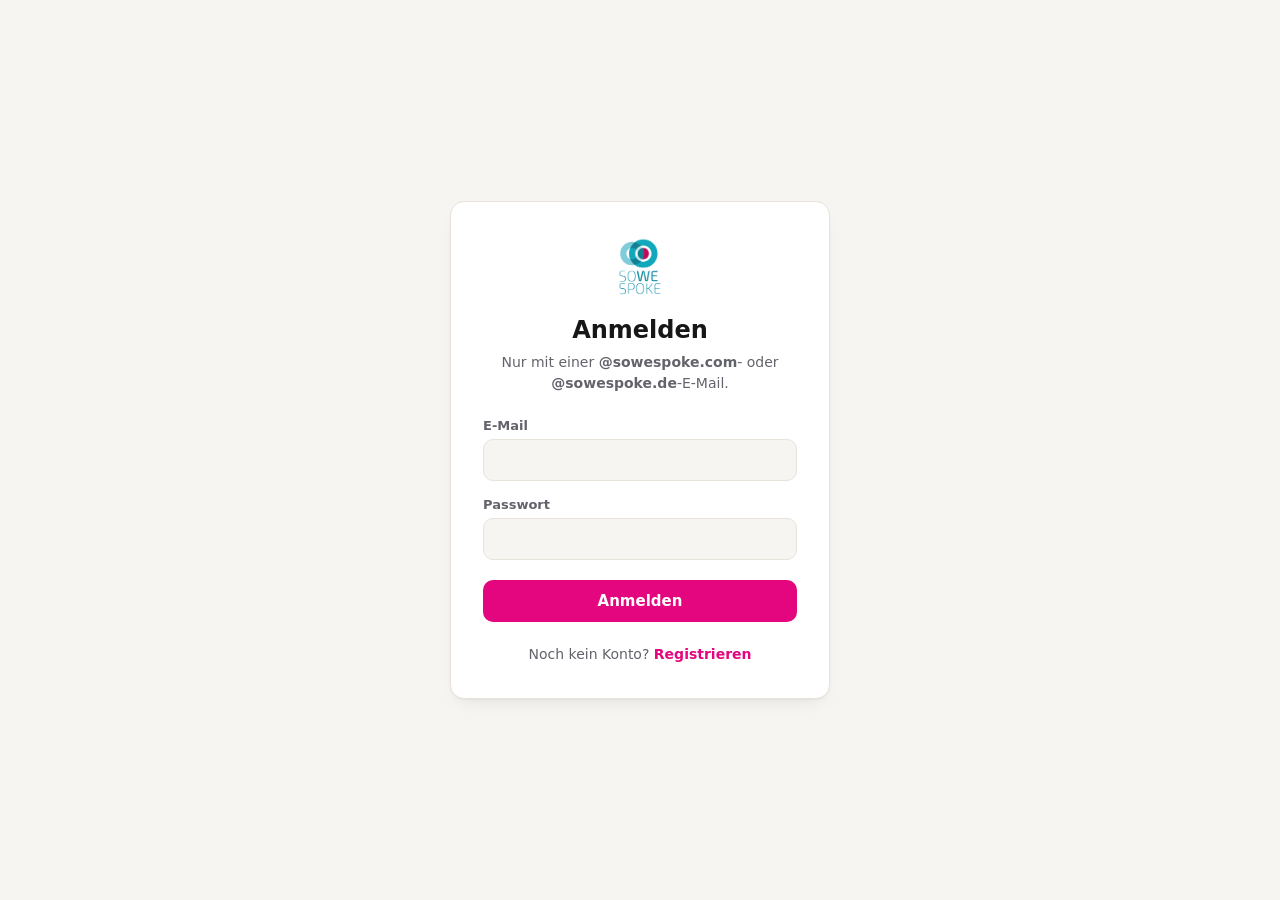
==== login.html @ 1fed9457 "Login mit E-Mail+Passwort statt Cloudflare Access Zugriff auf die gesamte Seite (inkl. /api/*) ist j" ====
<!doctype html>
<html lang="de">
<head>
<meta charset="utf-8" />
<meta name="viewport" content="width=device-width, initial-scale=1" />
<title>Anmelden — Sowespoke</title>
<meta name="robots" content="noindex, nofollow" />
<link rel="icon" type="image/png" href="assets/brand/logo-sowespoke-vertical (1).png" />
<link rel="stylesheet" href="assets/fonts/fonts.css" />
<link rel="stylesheet" href="auth.css" />
</head>
<body class="auth-body">
<main class="auth-card">
  <img class="auth-card__logo" src="assets/brand/logo-sowespoke-vertical (1).png" alt="Sowespoke" />
  <h1>Anmelden</h1>
  <p class="auth-card__hint">Nur mit einer <strong>@sowespoke.com</strong>- oder <strong>@sowespoke.de</strong>-E-Mail.</p>
  <form id="login-form" class="auth-form" novalidate>
    <label>
      E-Mail
      <input type="email" name="email" autocomplete="username" required />
    </label>
    <label>
      Passwort
      <input type="password" name="password" autocomplete="current-password" required minlength="8" />
    </label>
    <p id="login-error" class="auth-error" role="alert" hidden></p>
    <button type="submit">Anmelden</button>
  </form>
  <p class="auth-card__switch">Noch kein Konto? <a href="register.html">Registrieren</a></p>
</main>
<script src="auth.js"></script>
</body>
</html>
---- assets/fonts/fonts.css ----
@font-face {
  font-family: "Inter";
  font-style: normal;
  font-weight: 100 900;
  font-display: swap;
  src: url("Inter-Variable.woff2") format("woff2");
}

@font-face {
  font-family: "Baloo 2";
  font-style: normal;
  font-weight: 400 800;
  font-display: swap;
  src: url("Baloo2-Variable.woff2") format("woff2");
}
---- auth.css ----
/* Eigenständiges, schlankes Stylesheet für login.html / register.html —
   bewusst getrennt von styles.css, damit beide Seiten öffentlich (ohne
   Login) ausgeliefert werden können, ohne das ganze App-CSS freizugeben. */

:root {
  --ink: #171717;
  --ink-soft: #63636b;
  --paper: #f7f5f1;
  --paper-raised: #ffffff;
  --line: #e7e3db;
  --accent: #e4067e;
  --accent-tint: #fde6f1;
  --on-accent: #ffffff;
  --font-display: "Baloo 2", "Segoe UI", system-ui, sans-serif;
  --font-body: "Inter", "Segoe UI", system-ui, sans-serif;
  --radius: 14px;
  --radius-sm: 10px;
  --shadow: 0 1px 2px rgba(23, 23, 23, 0.04), 0 8px 20px -10px rgba(23, 23, 23, 0.12);
}

* { box-sizing: border-box; }

body.auth-body {
  margin: 0;
  min-height: 100vh;
  display: flex;
  align-items: center;
  justify-content: center;
  background: var(--paper);
  color: var(--ink);
  font-family: var(--font-body);
  font-size: 16px;
  padding: 1.5rem;
  -webkit-font-smoothing: antialiased;
}

.auth-card {
  width: 100%;
  max-width: 380px;
  background: var(--paper-raised);
  border: 1px solid var(--line);
  border-radius: var(--radius);
  box-shadow: var(--shadow);
  padding: 2.25rem 2rem;
}

.auth-card__logo {
  width: 44px;
  height: auto;
  margin: 0 auto 1.25rem;
  display: block;
}

.auth-card h1 {
  font-family: var(--font-display);
  font-size: 1.5rem;
  margin: 0 0 0.5rem;
  text-align: center;
}

.auth-card__hint {
  font-size: 0.875rem;
  color: var(--ink-soft);
  text-align: center;
  margin: 0 0 1.5rem;
  line-height: 1.5;
}

.auth-form { display: flex; flex-direction: column; gap: 1rem; }

.auth-form label {
  display: flex;
  flex-direction: column;
  gap: 0.375rem;
  font-size: 0.8125rem;
  font-weight: 600;
  color: var(--ink-soft);
}

.auth-form input {
  font: inherit;
  font-size: 1rem;
  padding: 0.65rem 0.75rem;
  border: 1px solid var(--line);
  border-radius: var(--radius-sm);
  background: var(--paper);
  color: var(--ink);
}

.auth-form input:focus-visible {
  outline: 3px solid var(--accent);
  outline-offset: 1px;
  border-color: var(--accent);
}

.auth-form button {
  margin-top: 0.25rem;
  padding: 0.75rem 1rem;
  border-radius: var(--radius-sm);
  background: var(--accent);
  color: var(--on-accent);
  font-weight: 700;
  font-size: 0.9375rem;
  font-family: inherit;
  border: none;
  cursor: pointer;
}

.auth-form button:disabled { opacity: 0.6; cursor: default; }
.auth-form button:hover:not(:disabled) { filter: brightness(1.05); }

.auth-error {
  background: var(--accent-tint);
  color: #a5341a;
  border-radius: var(--radius-sm);
  padding: 0.6rem 0.75rem;
  font-size: 0.85rem;
  margin: 0;
}

.auth-card__switch {
  text-align: center;
  font-size: 0.875rem;
  color: var(--ink-soft);
  margin: 1.5rem 0 0;
}

.auth-card__switch a { color: var(--accent); font-weight: 600; text-decoration: none; }
.auth-card__switch a:hover { text-decoration: underline; }
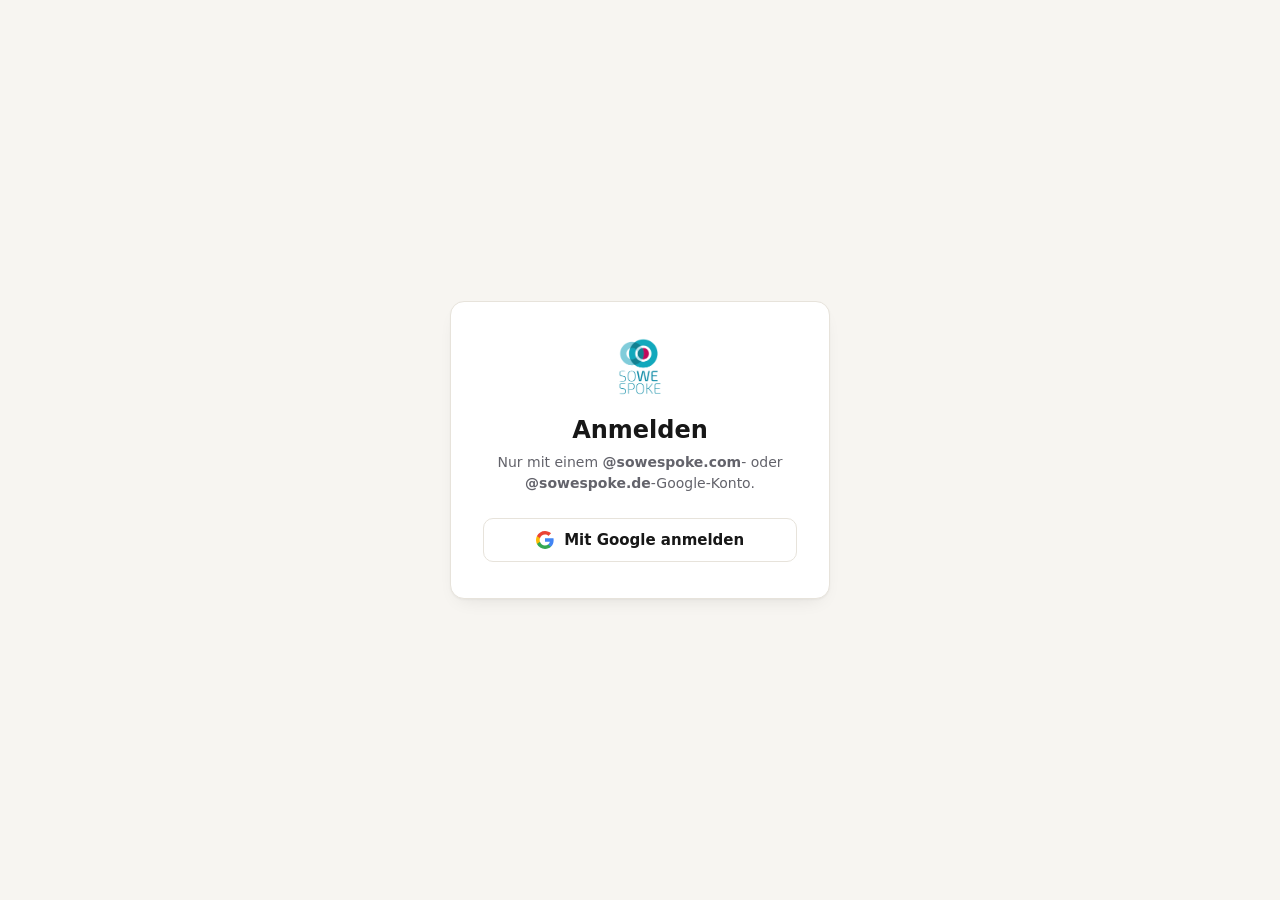
==== commit d06d96d9: "Login auf Google OAuth umstellen statt E-Mail+Passwort Ersetzt Registrierung/Passwort-Login durch "M" ====
--- a/login.html
+++ b/login.html
@@ -13,20 +13,17 @@
 <main class="auth-card">
   <img class="auth-card__logo" src="assets/brand/logo-sowespoke-vertical (1).png" alt="Sowespoke" />
   <h1>Anmelden</h1>
-  <p class="auth-card__hint">Nur mit einer <strong>@sowespoke.com</strong>- oder <strong>@sowespoke.de</strong>-E-Mail.</p>
-  <form id="login-form" class="auth-form" novalidate>
-    <label>
-      E-Mail
-      <input type="email" name="email" autocomplete="username" required />
-    </label>
-    <label>
-      Passwort
-      <input type="password" name="password" autocomplete="current-password" required minlength="8" />
-    </label>
-    <p id="login-error" class="auth-error" role="alert" hidden></p>
-    <button type="submit">Anmelden</button>
-  </form>
-  <p class="auth-card__switch">Noch kein Konto? <a href="register.html">Registrieren</a></p>
+  <p class="auth-card__hint">Nur mit einem <strong>@sowespoke.com</strong>- oder <strong>@sowespoke.de</strong>-Google-Konto.</p>
+  <p id="auth-error" class="auth-error" role="alert" hidden></p>
+  <a id="google-btn" class="auth-google-btn" href="/api/auth/google/start">
+    <svg class="auth-google-btn__icon" viewBox="0 0 18 18" aria-hidden="true">
+      <path fill="#4285F4" d="M17.64 9.2c0-.637-.057-1.251-.164-1.84H9v3.481h4.844c-.209 1.125-.843 2.078-1.796 2.717v2.259h2.908c1.702-1.567 2.684-3.874 2.684-6.617z" />
+      <path fill="#34A853" d="M9 18c2.43 0 4.467-.806 5.956-2.18l-2.908-2.259c-.806.54-1.837.86-3.048.86-2.344 0-4.328-1.584-5.036-3.711H.957v2.332C2.438 15.983 5.482 18 9 18z" />
+      <path fill="#FBBC05" d="M3.964 10.71c-.18-.54-.282-1.117-.282-1.71s.102-1.17.282-1.71V4.958H.957C.347 6.173 0 7.548 0 9s.348 2.827.957 4.042l3.007-2.332z" />
+      <path fill="#EA4335" d="M9 3.58c1.321 0 2.508.454 3.44 1.345l2.582-2.58C13.463.891 11.426 0 9 0 5.482 0 2.438 2.017.957 4.958L3.964 7.29C4.672 5.163 6.656 3.58 9 3.58z" />
+    </svg>
+    Mit Google anmelden
+  </a>
 </main>
 <script src="auth.js"></script>
 </body>
--- a/auth.css
+++ b/auth.css
@@ -1,6 +1,6 @@
-/* Eigenständiges, schlankes Stylesheet für login.html / register.html —
-   bewusst getrennt von styles.css, damit beide Seiten öffentlich (ohne
-   Login) ausgeliefert werden können, ohne das ganze App-CSS freizugeben. */
+/* Eigenständiges, schlankes Stylesheet für login.html — bewusst getrennt
+   von styles.css, damit die Login-Seite öffentlich (ohne Login) ausgeliefert
+   werden kann, ohne das ganze App-CSS freizugeben. */
 
 :root {
   --ink: #171717;
@@ -66,64 +66,37 @@
   line-height: 1.5;
 }
 
-.auth-form { display: flex; flex-direction: column; gap: 1rem; }
-
-.auth-form label {
-  display: flex;
-  flex-direction: column;
-  gap: 0.375rem;
-  font-size: 0.8125rem;
-  font-weight: 600;
-  color: var(--ink-soft);
-}
-
-.auth-form input {
-  font: inherit;
-  font-size: 1rem;
-  padding: 0.65rem 0.75rem;
-  border: 1px solid var(--line);
-  border-radius: var(--radius-sm);
-  background: var(--paper);
-  color: var(--ink);
-}
-
-.auth-form input:focus-visible {
-  outline: 3px solid var(--accent);
-  outline-offset: 1px;
-  border-color: var(--accent);
-}
-
-.auth-form button {
-  margin-top: 0.25rem;
-  padding: 0.75rem 1rem;
-  border-radius: var(--radius-sm);
-  background: var(--accent);
-  color: var(--on-accent);
-  font-weight: 700;
-  font-size: 0.9375rem;
-  font-family: inherit;
-  border: none;
-  cursor: pointer;
-}
-
-.auth-form button:disabled { opacity: 0.6; cursor: default; }
-.auth-form button:hover:not(:disabled) { filter: brightness(1.05); }
-
 .auth-error {
   background: var(--accent-tint);
   color: #a5341a;
   border-radius: var(--radius-sm);
   padding: 0.6rem 0.75rem;
   font-size: 0.85rem;
-  margin: 0;
+  margin: 0 0 1rem;
 }
 
-.auth-card__switch {
-  text-align: center;
-  font-size: 0.875rem;
-  color: var(--ink-soft);
-  margin: 1.5rem 0 0;
+.auth-google-btn {
+  display: flex;
+  align-items: center;
+  justify-content: center;
+  gap: 0.65rem;
+  width: 100%;
+  padding: 0.75rem 1rem;
+  border: 1px solid var(--line);
+  border-radius: var(--radius-sm);
+  background: var(--paper-raised);
+  color: var(--ink);
+  font-weight: 600;
+  font-size: 0.9375rem;
+  font-family: inherit;
+  text-decoration: none;
 }
 
-.auth-card__switch a { color: var(--accent); font-weight: 600; text-decoration: none; }
-.auth-card__switch a:hover { text-decoration: underline; }
+.auth-google-btn:hover { background: var(--paper); }
+
+.auth-google-btn:focus-visible {
+  outline: 3px solid var(--accent);
+  outline-offset: 1px;
+}
+
+.auth-google-btn__icon { width: 18px; height: 18px; flex: none; }
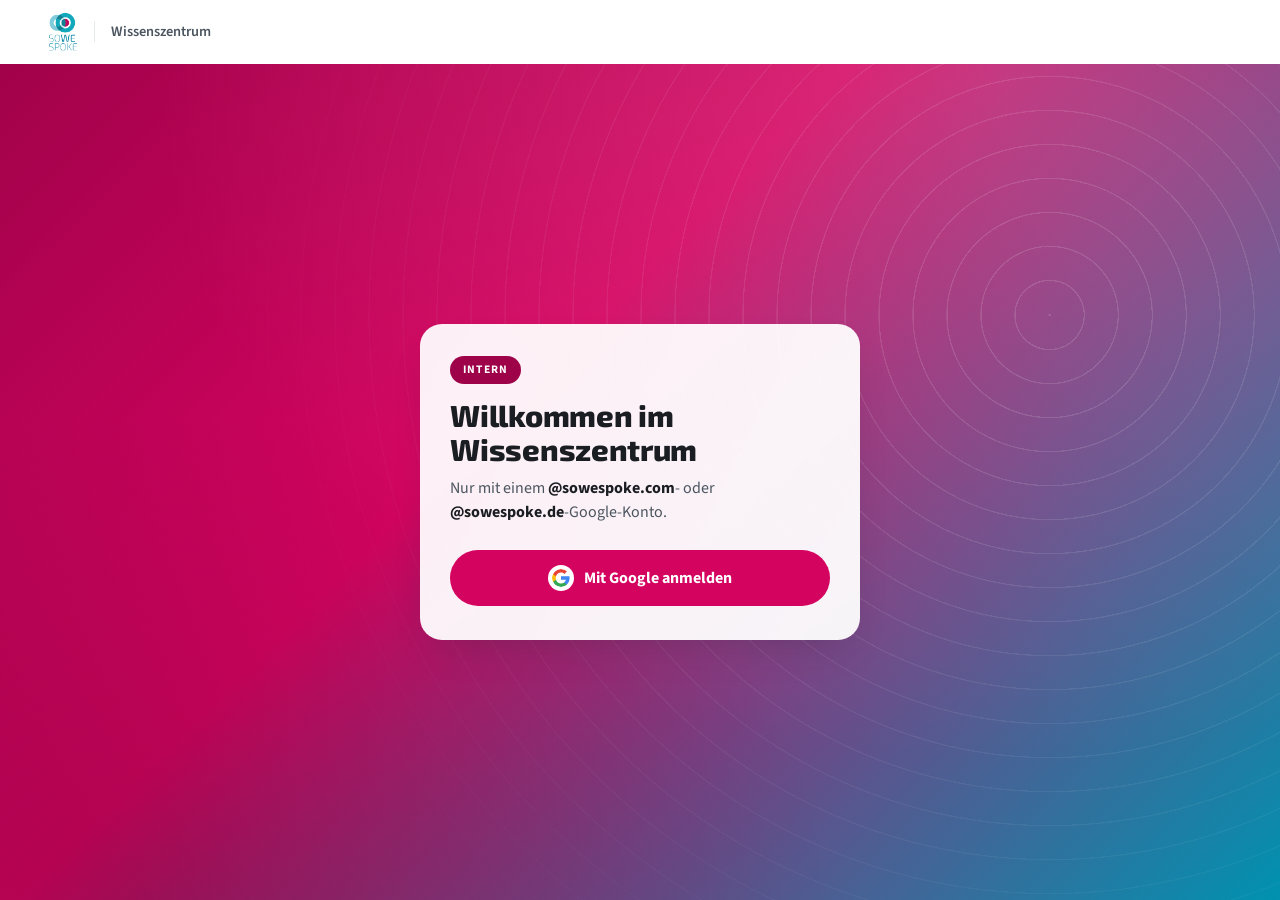
==== commit ee391cd0: "Design: Umstellung auf SWS-2.0-Markenstil (Comic-Look abgeloest) Werte aus den CSS-Variablen der SWS" ====
--- a/login.html
+++ b/login.html
@@ -10,9 +10,13 @@
 <link rel="stylesheet" href="auth.css" />
 </head>
 <body class="auth-body">
+<header class="auth-bar">
+  <img class="auth-bar__logo" src="assets/brand/logo-sowespoke-vertical (1).png" alt="Sowespoke" />
+  <span class="auth-bar__title">Wissenszentrum</span>
+</header>
 <main class="auth-card">
-  <img class="auth-card__logo" src="assets/brand/logo-sowespoke-vertical (1).png" alt="Sowespoke" />
-  <h1>Anmelden</h1>
+  <span class="auth-card__tag">Intern</span>
+  <h1>Willkommen im Wissenszentrum</h1>
   <p class="auth-card__hint">Nur mit einem <strong>@sowespoke.com</strong>- oder <strong>@sowespoke.de</strong>-Google-Konto.</p>
   <p id="auth-error" class="auth-error" role="alert" hidden></p>
   <a id="google-btn" class="auth-google-btn" href="/api/auth/google/start">
--- a/assets/fonts/fonts.css
+++ b/assets/fonts/fonts.css
@@ -1,15 +1,15 @@
 @font-face {
-  font-family: "Inter";
+  font-family: "Source Sans 3";
+  font-style: normal;
+  font-weight: 200 900;
+  font-display: swap;
+  src: url("SourceSans3-Variable.woff2") format("woff2");
+}
+
+@font-face {
+  font-family: "Exo 2";
   font-style: normal;
   font-weight: 100 900;
   font-display: swap;
-  src: url("Inter-Variable.woff2") format("woff2");
+  src: url("Exo2-Variable.woff2") format("woff2");
 }
-
-@font-face {
-  font-family: "Baloo 2";
-  font-style: normal;
-  font-weight: 400 800;
-  font-display: swap;
-  src: url("Baloo2-Variable.woff2") format("woff2");
-}
--- a/auth.css
+++ b/auth.css
@@ -1,21 +1,28 @@
 /* Eigenständiges, schlankes Stylesheet für login.html — bewusst getrennt
    von styles.css, damit die Login-Seite öffentlich (ohne Login) ausgeliefert
-   werden kann, ohne das ganze App-CSS freizugeben. */
+   werden kann, ohne das ganze App-CSS freizugeben. Deshalb eigene Farbwerte
+   statt tokens.css.
+
+   SWS 2.0 (2026-10-06): gestaltet nach der Login-Seite der SWS-Plattform
+   (partners.sws-alliance.com/login) — weiße Kopfleiste, Magenta→Petrol-
+   Verlauf mit konzentrischen Ringen, helle Karte mit Pillen-Tag, Exo 2
+   ExtraBold + Source Sans 3. Werte = SWS-Variablen (--magenta, --petrol …). */
 
 :root {
-  --ink: #171717;
-  --ink-soft: #63636b;
-  --paper: #f7f5f1;
-  --paper-raised: #ffffff;
-  --line: #e7e3db;
-  --accent: #e4067e;
-  --accent-tint: #fde6f1;
-  --on-accent: #ffffff;
-  --font-display: "Baloo 2", "Segoe UI", system-ui, sans-serif;
-  --font-body: "Inter", "Segoe UI", system-ui, sans-serif;
-  --radius: 14px;
-  --radius-sm: 10px;
-  --shadow: 0 1px 2px rgba(23, 23, 23, 0.04), 0 8px 20px -10px rgba(23, 23, 23, 0.12);
+  --magenta: #d40360;
+  --magenta-dark: #9e0249;
+  --petrol: #0092b0;
+  --petrol-dark: #00697f;
+  --ink: #1a1e22;
+  --ink-soft: #4b5560;
+  --line: #e3eaec;
+  --paper: #ffffff;
+  --mist: #f4f8f9;
+  --font-display: "Exo 2", "Segoe UI", system-ui, sans-serif;
+  --font-body: "Source Sans 3", "Segoe UI", system-ui, sans-serif;
+  --radius-lg: 22px;
+  --radius-field: 10px;
+  --shadow: 0 18px 40px -18px rgba(15, 40, 50, 0.28);
 }
 
 * { box-sizing: border-box; }
@@ -23,55 +30,96 @@
 body.auth-body {
   margin: 0;
   min-height: 100vh;
+  min-height: 100dvh;
   display: flex;
-  align-items: center;
-  justify-content: center;
-  background: var(--paper);
+  flex-direction: column;
   color: var(--ink);
   font-family: var(--font-body);
   font-size: 16px;
-  padding: 1.5rem;
   -webkit-font-smoothing: antialiased;
+  background-color: var(--magenta);
+  background-image:
+    radial-gradient(120% 140% at 78% 8%, rgba(255, 255, 255, 0.16), transparent 55%),
+    radial-gradient(90% 90% at 12% 100%, rgba(0, 0, 0, 0.18), transparent 60%),
+    linear-gradient(135deg, var(--magenta-dark) 0%, var(--magenta) 42%, var(--petrol) 100%);
+}
+
+/* Konzentrische Ringe wie im SWS-Login, Zentrum rechts oben */
+body.auth-body::before {
+  content: "";
+  position: fixed;
+  inset: 0;
+  pointer-events: none;
+  background: repeating-radial-gradient(circle at 82% 35%, rgba(255, 255, 255, 0.14) 0 1px, transparent 1.5px 34px);
+  mask-image: radial-gradient(circle at 82% 35%, black 0%, transparent 70%);
+  -webkit-mask-image: radial-gradient(circle at 82% 35%, black 0%, transparent 70%);
+}
+
+.auth-bar {
+  position: relative;
+  display: flex;
+  align-items: center;
+  gap: 1rem;
+  padding: 0.75rem clamp(1rem, 4vw, 3rem);
+  background: var(--paper);
+}
+.auth-bar__logo { width: 30px; height: auto; }
+.auth-bar__title {
+  padding-left: 1rem;
+  border-left: 1px solid var(--line);
+  font-weight: 600;
+  font-size: 0.9rem;
+  color: var(--ink-soft);
 }
 
 .auth-card {
-  width: 100%;
-  max-width: 380px;
-  background: var(--paper-raised);
-  border: 1px solid var(--line);
-  border-radius: var(--radius);
+  position: relative;
+  width: calc(100% - 2rem);
+  max-width: 440px;
+  margin: auto;
+  background: rgba(255, 255, 255, 0.94);
+  border-radius: var(--radius-lg);
   box-shadow: var(--shadow);
-  padding: 2.25rem 2rem;
+  padding: 2rem 1.9rem 2.1rem;
 }
 
-.auth-card__logo {
-  width: 44px;
-  height: auto;
-  margin: 0 auto 1.25rem;
-  display: block;
+.auth-card__tag {
+  display: inline-block;
+  padding: 0.35rem 0.8rem;
+  border-radius: 999px;
+  background: var(--magenta-dark);
+  color: #fff;
+  font-size: 0.72rem;
+  font-weight: 700;
+  letter-spacing: 0.1em;
+  text-transform: uppercase;
 }
 
 .auth-card h1 {
   font-family: var(--font-display);
-  font-size: 1.5rem;
-  margin: 0 0 0.5rem;
-  text-align: center;
+  font-weight: 800;
+  font-size: clamp(1.6rem, 1.3rem + 1vw, 1.9rem);
+  line-height: 1.12;
+  letter-spacing: -0.01em;
+  margin: 0.9rem 0 0.6rem;
+  text-wrap: balance;
 }
 
 .auth-card__hint {
-  font-size: 0.875rem;
+  font-size: 1rem;
   color: var(--ink-soft);
-  text-align: center;
-  margin: 0 0 1.5rem;
+  margin: 0 0 1.6rem;
   line-height: 1.5;
 }
+.auth-card__hint strong { color: var(--ink); }
 
 .auth-error {
-  background: var(--accent-tint);
-  color: #a5341a;
-  border-radius: var(--radius-sm);
+  background: #fdecef;
+  border: 1px solid #f3bdc9;
+  color: #8f1236;
+  border-radius: var(--radius-field);
   padding: 0.6rem 0.75rem;
-  font-size: 0.85rem;
+  font-size: 0.9rem;
   margin: 0 0 1rem;
 }
 
@@ -81,22 +129,27 @@
   justify-content: center;
   gap: 0.65rem;
   width: 100%;
-  padding: 0.75rem 1rem;
-  border: 1px solid var(--line);
-  border-radius: var(--radius-sm);
-  background: var(--paper-raised);
-  color: var(--ink);
-  font-weight: 600;
-  font-size: 0.9375rem;
+  padding: 0.95rem 1rem;
+  border: 0;
+  border-radius: 999px;
+  background: var(--magenta);
+  color: #fff;
+  font-weight: 700;
+  font-size: 1rem;
   font-family: inherit;
   text-decoration: none;
+  transition: background-color 150ms ease, transform 150ms ease;
 }
+.auth-google-btn:hover { background: var(--magenta-dark); }
+.auth-google-btn:active { transform: translateY(1px); }
+.auth-google-btn:focus-visible { outline: 3px solid var(--petrol); outline-offset: 2px; }
 
-.auth-google-btn:hover { background: var(--paper); }
-
-.auth-google-btn:focus-visible {
-  outline: 3px solid var(--accent);
-  outline-offset: 1px;
+/* Google-"G" braucht laut Markenrichtlinie einen weißen Grund */
+.auth-google-btn__icon {
+  width: 26px;
+  height: 26px;
+  padding: 4px;
+  flex: none;
+  background: #fff;
+  border-radius: 50%;
 }
-
-.auth-google-btn__icon { width: 18px; height: 18px; flex: none; }
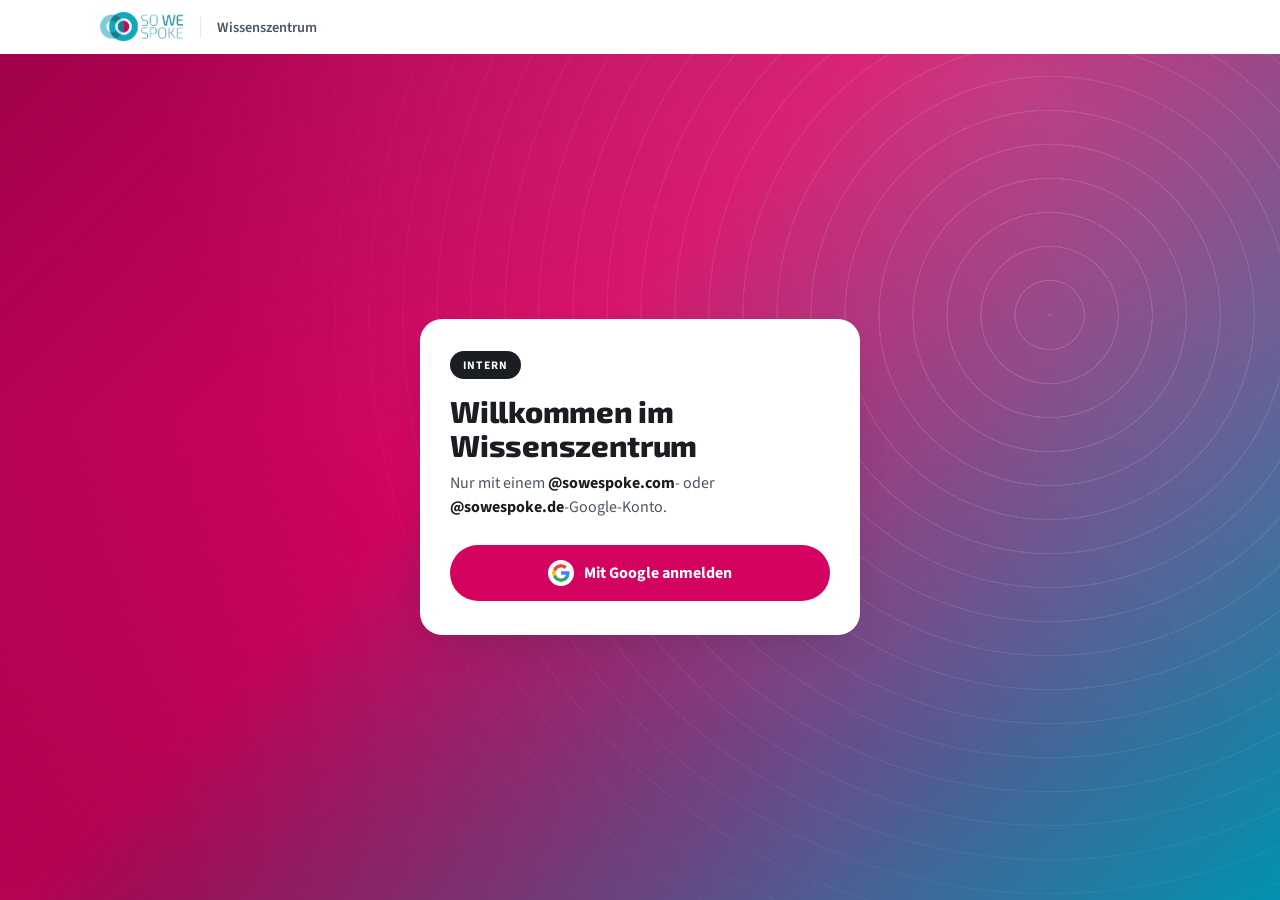
==== commit 1c631454: "Design: SWS-Buehne oben, weisse Kopfleiste, Login wie SWS-Referenz; SWS-2.0-Deck katalogisiert Nutze" ====
--- a/login.html
+++ b/login.html
@@ -11,7 +11,7 @@
 </head>
 <body class="auth-body">
 <header class="auth-bar">
-  <img class="auth-bar__logo" src="assets/brand/logo-sowespoke-vertical (1).png" alt="Sowespoke" />
+  <img class="auth-bar__logo" src="assets/brand/logo-sowespoke-logo horizontal kleiner.png" alt="Sowespoke" />
   <span class="auth-bar__title">Wissenszentrum</span>
 </header>
 <main class="auth-card">
--- a/auth.css
+++ b/auth.css
@@ -60,10 +60,11 @@
   display: flex;
   align-items: center;
   gap: 1rem;
-  padding: 0.75rem clamp(1rem, 4vw, 3rem);
+  /* Inhalt auf 1080px zentriert wie die SWS-Kopfleiste (--container) */
+  padding: 0.75rem max(1rem, calc((100% - 1080px) / 2));
   background: var(--paper);
 }
-.auth-bar__logo { width: 30px; height: auto; }
+.auth-bar__logo { height: 30px; width: auto; }
 .auth-bar__title {
   padding-left: 1rem;
   border-left: 1px solid var(--line);
@@ -77,7 +78,7 @@
   width: calc(100% - 2rem);
   max-width: 440px;
   margin: auto;
-  background: rgba(255, 255, 255, 0.94);
+  background: var(--paper);
   border-radius: var(--radius-lg);
   box-shadow: var(--shadow);
   padding: 2rem 1.9rem 2.1rem;
@@ -87,7 +88,7 @@
   display: inline-block;
   padding: 0.35rem 0.8rem;
   border-radius: 999px;
-  background: var(--magenta-dark);
+  background: var(--ink);
   color: #fff;
   font-size: 0.72rem;
   font-weight: 700;
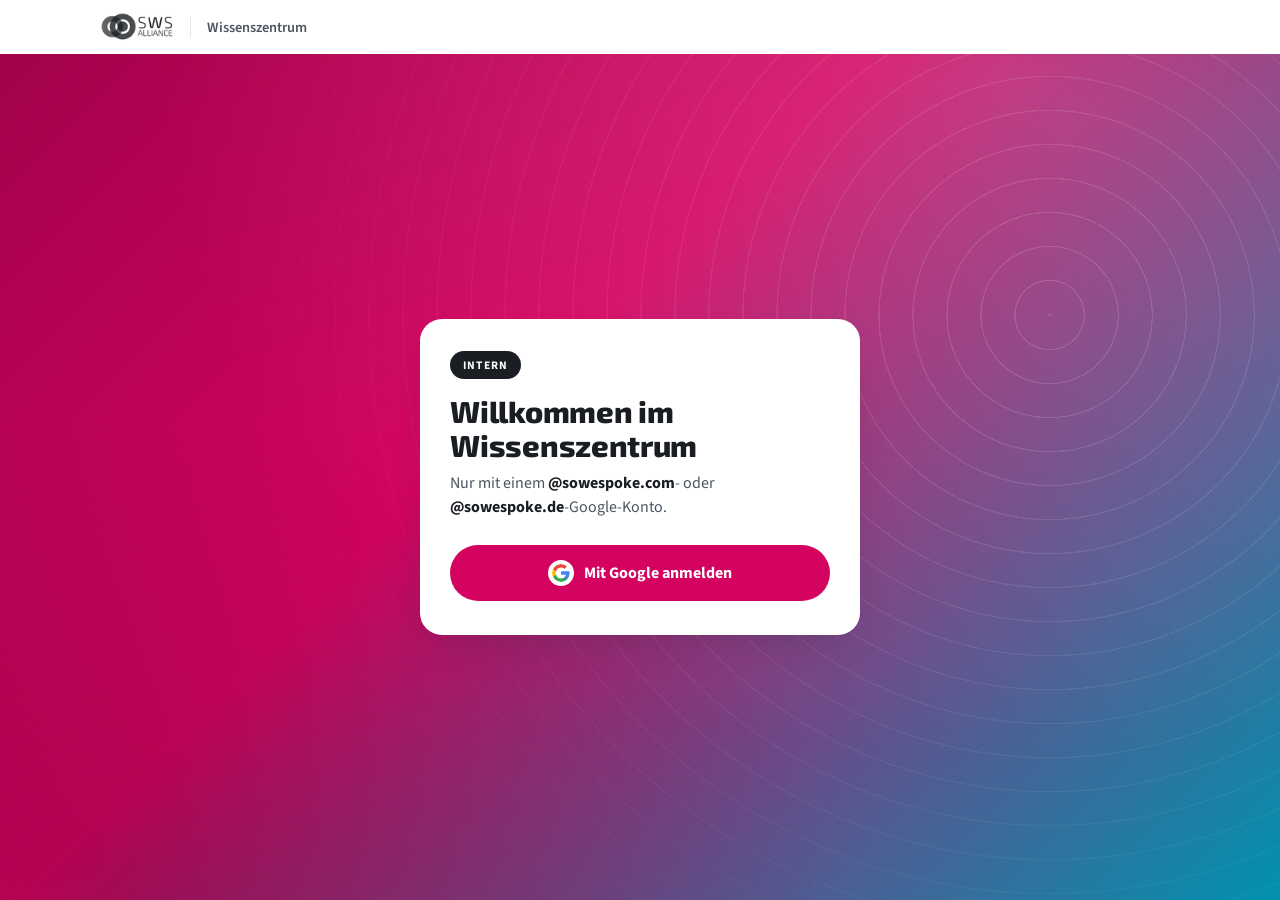
==== commit b688dee3: "SWS-Stil Runde 5: Menue unter dem Band, Benefits-Karten, Termine als Countdown-Reihe, schwarzes SWS-" ====
--- a/login.html
+++ b/login.html
@@ -11,7 +11,7 @@
 </head>
 <body class="auth-body">
 <header class="auth-bar">
-  <img class="auth-bar__logo" src="assets/brand/logo-sowespoke-logo horizontal kleiner.png" alt="Sowespoke" />
+  <img class="auth-bar__logo" src="assets/brand/logo-sws-black.png" alt="SWS Alliance" />
   <span class="auth-bar__title">Wissenszentrum</span>
 </header>
 <main class="auth-card">
--- a/auth.css
+++ b/auth.css
@@ -64,7 +64,7 @@
   padding: 0.75rem max(1rem, calc((100% - 1080px) / 2));
   background: var(--paper);
 }
-.auth-bar__logo { height: 30px; width: auto; }
+.auth-bar__logo { height: 30px; width: auto; } /* schwarzes SWS-Logo (2026-10-06) */
 .auth-bar__title {
   padding-left: 1rem;
   border-left: 1px solid var(--line);
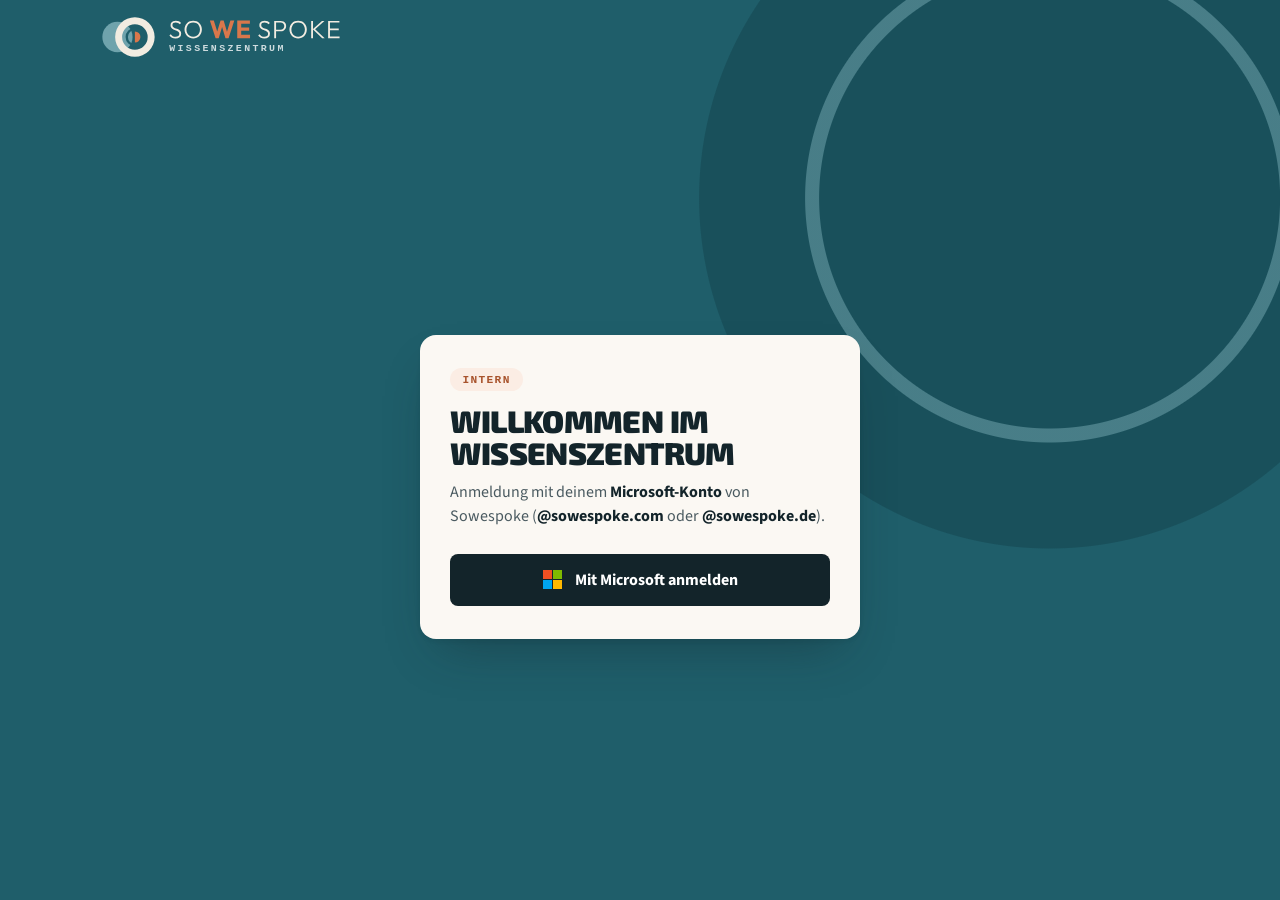
==== commit 60610471: "Login nur noch mit Microsoft (Entra ID) statt Google, neues Favicon - functions/_lib/microsoft.js + " ====
--- a/login.html
+++ b/login.html
@@ -5,30 +5,34 @@
 <meta name="viewport" content="width=device-width, initial-scale=1" />
 <title>Anmelden — Sowespoke</title>
 <meta name="robots" content="noindex, nofollow" />
-<link rel="icon" type="image/png" href="assets/brand/logo-sowespoke-vertical (1).png" />
+<link rel="icon" type="image/svg+xml" href="assets/brand/favicon.svg" />
+<link rel="apple-touch-icon" href="assets/brand/apple-touch-icon.png" />
 <link rel="stylesheet" href="assets/fonts/fonts.css" />
-<link rel="stylesheet" href="auth.css" />
+<link rel="stylesheet" href="auth.css?v=20261105-3" />
 </head>
 <body class="auth-body">
 <header class="auth-bar">
-  <img class="auth-bar__logo" src="assets/brand/logo-sws-black.png" alt="SWS Alliance" />
-  <span class="auth-bar__title">Wissenszentrum</span>
+  <img class="auth-bar__mark" src="assets/brand/sowespoke-zeichen.svg" alt="" />
+  <span class="auth-bar__wordmark">
+    <img class="auth-bar__logo" src="assets/brand/sowespoke-schriftzug.svg" alt="So We Spoke" />
+    <span class="auth-bar__title">Wissenszentrum</span>
+  </span>
 </header>
 <main class="auth-card">
   <span class="auth-card__tag">Intern</span>
   <h1>Willkommen im Wissenszentrum</h1>
-  <p class="auth-card__hint">Nur mit einem <strong>@sowespoke.com</strong>- oder <strong>@sowespoke.de</strong>-Google-Konto.</p>
+  <p class="auth-card__hint">Anmeldung mit deinem <strong>Microsoft-Konto</strong> von Sowespoke (<strong>@sowespoke.com</strong> oder <strong>@sowespoke.de</strong>).</p>
   <p id="auth-error" class="auth-error" role="alert" hidden></p>
-  <a id="google-btn" class="auth-google-btn" href="/api/auth/google/start">
-    <svg class="auth-google-btn__icon" viewBox="0 0 18 18" aria-hidden="true">
-      <path fill="#4285F4" d="M17.64 9.2c0-.637-.057-1.251-.164-1.84H9v3.481h4.844c-.209 1.125-.843 2.078-1.796 2.717v2.259h2.908c1.702-1.567 2.684-3.874 2.684-6.617z" />
-      <path fill="#34A853" d="M9 18c2.43 0 4.467-.806 5.956-2.18l-2.908-2.259c-.806.54-1.837.86-3.048.86-2.344 0-4.328-1.584-5.036-3.711H.957v2.332C2.438 15.983 5.482 18 9 18z" />
-      <path fill="#FBBC05" d="M3.964 10.71c-.18-.54-.282-1.117-.282-1.71s.102-1.17.282-1.71V4.958H.957C.347 6.173 0 7.548 0 9s.348 2.827.957 4.042l3.007-2.332z" />
-      <path fill="#EA4335" d="M9 3.58c1.321 0 2.508.454 3.44 1.345l2.582-2.58C13.463.891 11.426 0 9 0 5.482 0 2.438 2.017.957 4.958L3.964 7.29C4.672 5.163 6.656 3.58 9 3.58z" />
+  <a id="login-btn" class="auth-ms-btn" href="/api/auth/microsoft/start">
+    <svg class="auth-ms-btn__icon" viewBox="0 0 21 21" aria-hidden="true">
+      <rect x="1" y="1" width="9" height="9" fill="#F25022" />
+      <rect x="11" y="1" width="9" height="9" fill="#7FBA00" />
+      <rect x="1" y="11" width="9" height="9" fill="#00A4EF" />
+      <rect x="11" y="11" width="9" height="9" fill="#FFB900" />
     </svg>
-    Mit Google anmelden
+    Mit Microsoft anmelden
   </a>
 </main>
-<script src="auth.js"></script>
+<script src="auth.js?v=20261105-3"></script>
 </body>
 </html>
--- a/auth.css
+++ b/auth.css
@@ -3,26 +3,26 @@
    werden kann, ohne das ganze App-CSS freizugeben. Deshalb eigene Farbwerte
    statt tokens.css.
 
-   SWS 2.0 (2026-10-06): gestaltet nach der Login-Seite der SWS-Plattform
-   (partners.sws-alliance.com/login) — weiße Kopfleiste, Magenta→Petrol-
-   Verlauf mit konzentrischen Ringen, helle Karte mit Pillen-Tag, Exo 2
-   ExtraBold + Source Sans 3. Werte = SWS-Variablen (--magenta, --petrol …). */
+   Tool-Factory-Stil (2026-11-05): wie die App — Petrol-Fläche mit großem
+   dunklem Kreis und hellem Ring, neues Sowespoke-Logo, Creme-Karte, Orange
+   aus dem Logo als Akzent. Werte gleich den --c-tf-*-Tokens in tokens.css. */
 
 :root {
-  --magenta: #d40360;
-  --magenta-dark: #9e0249;
-  --petrol: #0092b0;
-  --petrol-dark: #00697f;
-  --ink: #1a1e22;
-  --ink-soft: #4b5560;
-  --line: #e3eaec;
-  --paper: #ffffff;
-  --mist: #f4f8f9;
+  --petrol: #1F5E6A;
+  --petrol-deep: #19505B;
+  --cream: #F3ECE1;
+  --card: #FBF8F3;
+  --ink: #13242A;
+  --ink-soft: #4A5A60;
+  --orange: #D9774B;
+  --orange-ink: #A8532C;
+  --orange-tint: #FBEDE4;
   --font-display: "Exo 2", "Segoe UI", system-ui, sans-serif;
   --font-body: "Source Sans 3", "Segoe UI", system-ui, sans-serif;
-  --radius-lg: 22px;
-  --radius-field: 10px;
-  --shadow: 0 18px 40px -18px rgba(15, 40, 50, 0.28);
+  --font-mono: ui-monospace, "Cascadia Mono", "SF Mono", Consolas, "Liberation Mono", monospace;
+  --radius-lg: 16px;
+  --radius-field: 8px;
+  --shadow: 0 2px 4px rgba(19, 36, 42, 0.08), 0 24px 48px -20px rgba(19, 36, 42, 0.45);
 }
 
 * { box-sizing: border-box; }
@@ -37,40 +37,38 @@
   font-family: var(--font-body);
   font-size: 16px;
   -webkit-font-smoothing: antialiased;
-  background-color: var(--magenta);
-  background-image:
-    radial-gradient(120% 140% at 78% 8%, rgba(255, 255, 255, 0.16), transparent 55%),
-    radial-gradient(90% 90% at 12% 100%, rgba(0, 0, 0, 0.18), transparent 60%),
-    linear-gradient(135deg, var(--magenta-dark) 0%, var(--magenta) 42%, var(--petrol) 100%);
+  background-color: var(--petrol);
 }
 
-/* Konzentrische Ringe wie im SWS-Login, Zentrum rechts oben */
+/* Großer dunkler Kreis + heller Ring rechts oben wie im App-Band */
 body.auth-body::before {
   content: "";
   position: fixed;
   inset: 0;
   pointer-events: none;
-  background: repeating-radial-gradient(circle at 82% 35%, rgba(255, 255, 255, 0.14) 0 1px, transparent 1.5px 34px);
-  mask-image: radial-gradient(circle at 82% 35%, black 0%, transparent 70%);
-  -webkit-mask-image: radial-gradient(circle at 82% 35%, black 0%, transparent 70%);
+  background:
+    radial-gradient(circle at 82% 22%, transparent 0 230px, rgba(111, 163, 172, 0.55) 231px 244px, transparent 245px),
+    radial-gradient(circle at 82% 22%, var(--petrol-deep) 0 350px, transparent 351px);
 }
 
 .auth-bar {
   position: relative;
   display: flex;
   align-items: center;
-  gap: 1rem;
-  /* Inhalt auf 1080px zentriert wie die SWS-Kopfleiste (--container) */
-  padding: 0.75rem max(1rem, calc((100% - 1080px) / 2));
-  background: var(--paper);
+  gap: 12px;
+  padding: 1rem max(1rem, calc((100% - 1080px) / 2));
 }
-.auth-bar__logo { height: 30px; width: auto; } /* schwarzes SWS-Logo (2026-10-06) */
+.auth-bar__mark { height: 42px; width: auto; }
+.auth-bar__wordmark { display: flex; flex-direction: column; gap: 5px; }
+.auth-bar__logo { height: 19px; width: auto; }
 .auth-bar__title {
-  padding-left: 1rem;
-  border-left: 1px solid var(--line);
+  font-family: var(--font-mono);
+  font-size: 0.62rem;
   font-weight: 600;
-  font-size: 0.9rem;
-  color: var(--ink-soft);
+  line-height: 1;
+  letter-spacing: 0.24em;
+  text-transform: uppercase;
+  color: rgba(255, 255, 255, 0.78);
 }
 
 .auth-card {
@@ -78,7 +76,7 @@
   width: calc(100% - 2rem);
   max-width: 440px;
   margin: auto;
-  background: var(--paper);
+  background: var(--card);
   border-radius: var(--radius-lg);
   box-shadow: var(--shadow);
   padding: 2rem 1.9rem 2.1rem;
@@ -86,23 +84,25 @@
 
 .auth-card__tag {
   display: inline-block;
-  padding: 0.35rem 0.8rem;
+  padding: 0.35rem 0.75rem;
   border-radius: 999px;
-  background: var(--ink);
-  color: #fff;
-  font-size: 0.72rem;
+  background: var(--orange-tint);
+  color: var(--orange-ink);
+  font-family: var(--font-mono);
+  font-size: 0.7rem;
   font-weight: 700;
-  letter-spacing: 0.1em;
+  letter-spacing: 0.12em;
   text-transform: uppercase;
 }
 
 .auth-card h1 {
   font-family: var(--font-display);
-  font-weight: 800;
-  font-size: clamp(1.6rem, 1.3rem + 1vw, 1.9rem);
-  line-height: 1.12;
-  letter-spacing: -0.01em;
-  margin: 0.9rem 0 0.6rem;
+  font-weight: 900;
+  font-size: clamp(1.6rem, 1.3rem + 1vw, 1.95rem);
+  line-height: 1.02;
+  letter-spacing: -0.02em;
+  text-transform: uppercase;
+  margin: 0.9rem 0 0.7rem;
   text-wrap: balance;
 }
 
@@ -115,25 +115,28 @@
 .auth-card__hint strong { color: var(--ink); }
 
 .auth-error {
-  background: #fdecef;
-  border: 1px solid #f3bdc9;
-  color: #8f1236;
+  background: var(--orange-tint);
+  border: 1px solid rgba(168, 83, 44, 0.35);
+  color: var(--orange-ink);
   border-radius: var(--radius-field);
   padding: 0.6rem 0.75rem;
   font-size: 0.9rem;
   margin: 0 0 1rem;
 }
 
-.auth-google-btn {
+/* Microsoft-Button: dunkle Fläche, Logo in Originalfarben (Microsoft-
+   Vorgabe "Sign in with Microsoft", dunkle Variante) */
+.auth-ms-btn {
   display: flex;
   align-items: center;
   justify-content: center;
-  gap: 0.65rem;
+  gap: 0.75rem;
   width: 100%;
-  padding: 0.95rem 1rem;
+  min-height: 52px;
+  padding: 0.85rem 1rem;
   border: 0;
-  border-radius: 999px;
-  background: var(--magenta);
+  border-radius: var(--radius-field);
+  background: var(--ink);
   color: #fff;
   font-weight: 700;
   font-size: 1rem;
@@ -141,16 +144,17 @@
   text-decoration: none;
   transition: background-color 150ms ease, transform 150ms ease;
 }
-.auth-google-btn:hover { background: var(--magenta-dark); }
-.auth-google-btn:active { transform: translateY(1px); }
-.auth-google-btn:focus-visible { outline: 3px solid var(--petrol); outline-offset: 2px; }
+.auth-ms-btn:hover { background: #24363D; }
+.auth-ms-btn:active { transform: translateY(1px); }
+.auth-ms-btn:focus-visible { outline: 3px solid var(--orange); outline-offset: 2px; }
+.auth-ms-btn__icon { width: 21px; height: 21px; flex: none; }
 
-/* Google-"G" braucht laut Markenrichtlinie einen weißen Grund */
-.auth-google-btn__icon {
-  width: 26px;
-  height: 26px;
-  padding: 4px;
-  flex: none;
-  background: #fff;
-  border-radius: 50%;
+@media (max-width: 767px) {
+  body.auth-body::before {
+    background:
+      radial-gradient(circle at 95% 8%, transparent 0 120px, rgba(111, 163, 172, 0.5) 121px 129px, transparent 130px),
+      radial-gradient(circle at 95% 8%, var(--petrol-deep) 0 185px, transparent 186px);
+  }
+  .auth-bar__mark { height: 34px; }
+  .auth-bar__logo { height: 15px; }
 }
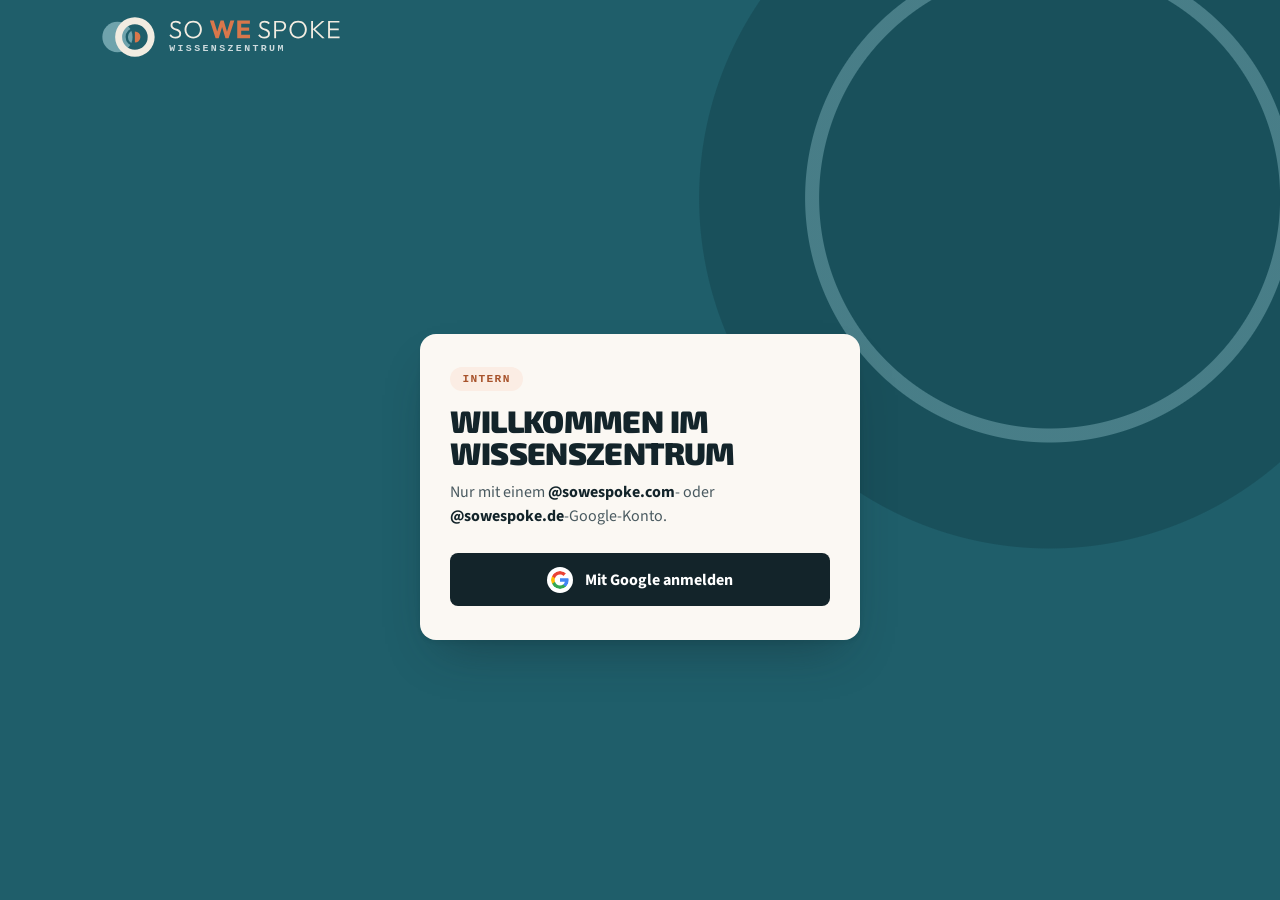
==== commit d0c44d17: "Favicon mit neuem Sowespoke-Zeichen, Login-Seite im neuen Stil (Google-Login bleibt) Co-Authored-By:" ====
--- a/login.html
+++ b/login.html
@@ -21,18 +21,18 @@
 <main class="auth-card">
   <span class="auth-card__tag">Intern</span>
   <h1>Willkommen im Wissenszentrum</h1>
-  <p class="auth-card__hint">Anmeldung mit deinem <strong>Microsoft-Konto</strong> von Sowespoke (<strong>@sowespoke.com</strong> oder <strong>@sowespoke.de</strong>).</p>
+  <p class="auth-card__hint">Nur mit einem <strong>@sowespoke.com</strong>- oder <strong>@sowespoke.de</strong>-Google-Konto.</p>
   <p id="auth-error" class="auth-error" role="alert" hidden></p>
-  <a id="login-btn" class="auth-ms-btn" href="/api/auth/microsoft/start">
-    <svg class="auth-ms-btn__icon" viewBox="0 0 21 21" aria-hidden="true">
-      <rect x="1" y="1" width="9" height="9" fill="#F25022" />
-      <rect x="11" y="1" width="9" height="9" fill="#7FBA00" />
-      <rect x="1" y="11" width="9" height="9" fill="#00A4EF" />
-      <rect x="11" y="11" width="9" height="9" fill="#FFB900" />
+  <a id="google-btn" class="auth-google-btn" href="/api/auth/google/start">
+    <svg class="auth-google-btn__icon" viewBox="0 0 18 18" aria-hidden="true">
+      <path fill="#4285F4" d="M17.64 9.2c0-.637-.057-1.251-.164-1.84H9v3.481h4.844c-.209 1.125-.843 2.078-1.796 2.717v2.259h2.908c1.702-1.567 2.684-3.874 2.684-6.617z" />
+      <path fill="#34A853" d="M9 18c2.43 0 4.467-.806 5.956-2.18l-2.908-2.259c-.806.54-1.837.86-3.048.86-2.344 0-4.328-1.584-5.036-3.711H.957v2.332C2.438 15.983 5.482 18 9 18z" />
+      <path fill="#FBBC05" d="M3.964 10.71c-.18-.54-.282-1.117-.282-1.71s.102-1.17.282-1.71V4.958H.957C.347 6.173 0 7.548 0 9s.348 2.827.957 4.042l3.007-2.332z" />
+      <path fill="#EA4335" d="M9 3.58c1.321 0 2.508.454 3.44 1.345l2.582-2.58C13.463.891 11.426 0 9 0 5.482 0 2.438 2.017.957 4.958L3.964 7.29C4.672 5.163 6.656 3.58 9 3.58z" />
     </svg>
-    Mit Microsoft anmelden
+    Mit Google anmelden
   </a>
 </main>
-<script src="auth.js?v=20261105-3"></script>
+<script src="auth.js"></script>
 </body>
 </html>
--- a/auth.css
+++ b/auth.css
@@ -124,9 +124,9 @@
   margin: 0 0 1rem;
 }
 
-/* Microsoft-Button: dunkle Fläche, Logo in Originalfarben (Microsoft-
-   Vorgabe "Sign in with Microsoft", dunkle Variante) */
-.auth-ms-btn {
+/* Google-Button (Login bis zur Umstellung auf Microsoft): dunkle Fläche,
+   Google-"G" laut Markenrichtlinie auf weißem Grund */
+.auth-google-btn {
   display: flex;
   align-items: center;
   justify-content: center;
@@ -144,10 +144,17 @@
   text-decoration: none;
   transition: background-color 150ms ease, transform 150ms ease;
 }
-.auth-ms-btn:hover { background: #24363D; }
-.auth-ms-btn:active { transform: translateY(1px); }
-.auth-ms-btn:focus-visible { outline: 3px solid var(--orange); outline-offset: 2px; }
-.auth-ms-btn__icon { width: 21px; height: 21px; flex: none; }
+.auth-google-btn:hover { background: #24363D; }
+.auth-google-btn:active { transform: translateY(1px); }
+.auth-google-btn:focus-visible { outline: 3px solid var(--orange); outline-offset: 2px; }
+.auth-google-btn__icon {
+  width: 26px;
+  height: 26px;
+  padding: 4px;
+  flex: none;
+  background: #fff;
+  border-radius: 50%;
+}
 
 @media (max-width: 767px) {
   body.auth-body::before {
